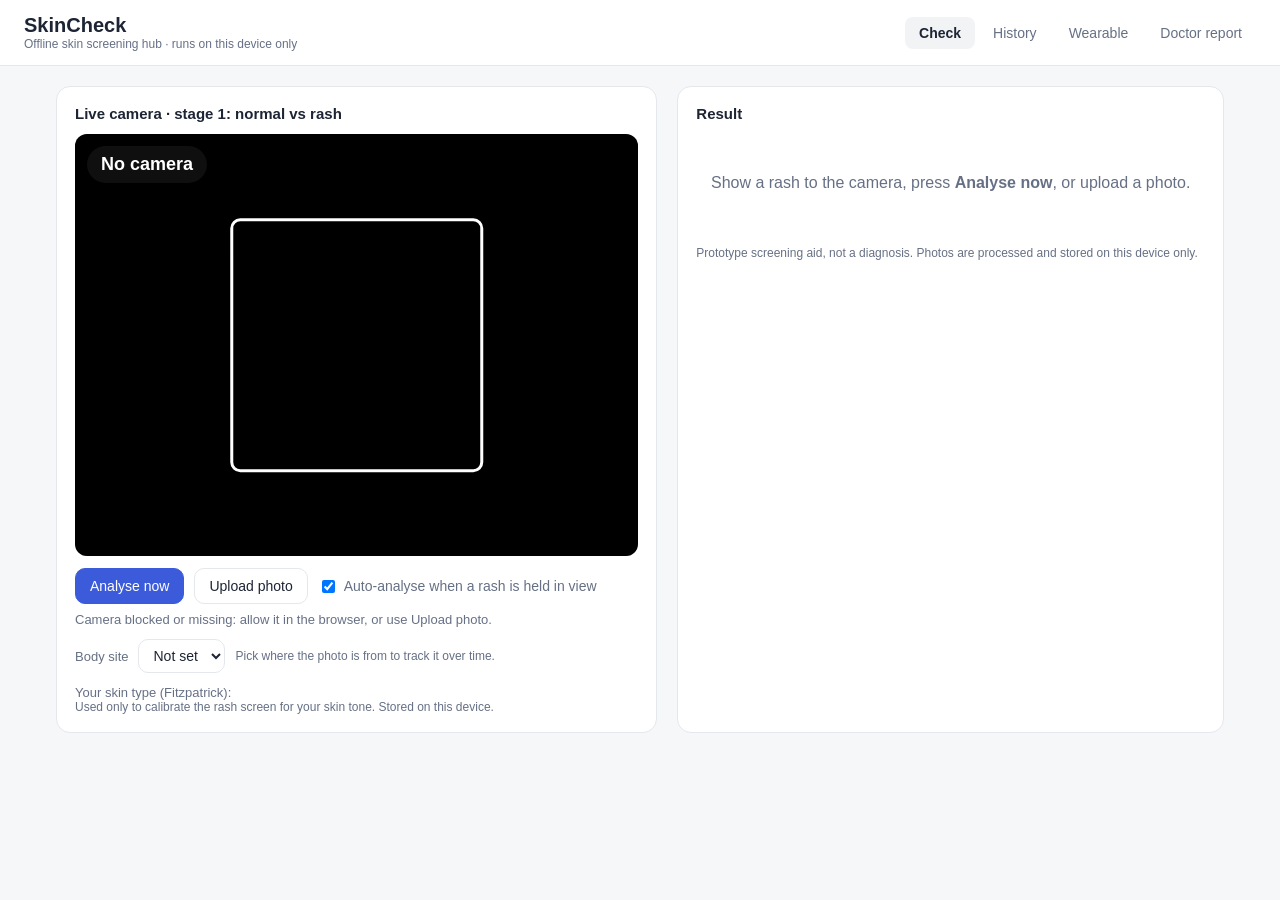
==== app/static/index.html @ 80d0d518 "Add dashboard: live check, history, wearable and report tabs" ====
<!doctype html>
<html lang="en">
<head>
<meta charset="utf-8">
<meta name="viewport" content="width=device-width, initial-scale=1">
<title>SkinCheck</title>
<script src="/static/chart.umd.min.js"></script>
<style>
  :root {
    --bg: #f6f7f9; --card: #ffffff; --text: #1d2433; --muted: #667085; --line: #e4e7ec;
    --accent: #3b5bdb; --ok: #2f9e44; --warn: #e8590c; --bad: #e03131; --neutral: #868e96;
    --ok-bg: #ebfbee; --warn-bg: #fff4e6; --bad-bg: #fff5f5; --neutral-bg: #f1f3f5;
  }
  @media (prefers-color-scheme: dark) {
    :root:not([data-theme="light"]) {
      --bg: #12151c; --card: #1b1f29; --text: #e6e8ee; --muted: #98a2b3; --line: #2a303d;
      --accent: #748ffc; --ok: #51cf66; --warn: #ff922b; --bad: #ff6b6b; --neutral: #adb5bd;
      --ok-bg: #16281c; --warn-bg: #2d1f12; --bad-bg: #2d1616; --neutral-bg: #232833;
    }
  }
  :root[data-theme="dark"] {
    --bg: #12151c; --card: #1b1f29; --text: #e6e8ee; --muted: #98a2b3; --line: #2a303d;
    --accent: #748ffc; --ok: #51cf66; --warn: #ff922b; --bad: #ff6b6b; --neutral: #adb5bd;
    --ok-bg: #16281c; --warn-bg: #2d1f12; --bad-bg: #2d1616; --neutral-bg: #232833;
  }
  * { box-sizing: border-box; }
  body { margin: 0; font-family: -apple-system, "Segoe UI", Roboto, sans-serif; background: var(--bg);
         color: var(--text); }
  header { display: flex; align-items: center; gap: 16px; padding: 14px 24px; background: var(--card);
           border-bottom: 1px solid var(--line); flex-wrap: wrap; }
  header h1 { font-size: 20px; margin: 0; }
  header .tag { font-size: 12px; color: var(--muted); }
  nav { display: flex; gap: 4px; margin-left: auto; flex-wrap: wrap; }
  nav button { border: 0; background: transparent; color: var(--muted); padding: 8px 14px;
               border-radius: 8px; font-size: 14px; cursor: pointer; }
  nav button.on { background: var(--neutral-bg); color: var(--text); font-weight: 600; }
  main { max-width: 1200px; margin: 0 auto; padding: 20px 16px 48px; }
  .tab { display: none; } .tab.on { display: block; }
  .grid { display: grid; grid-template-columns: minmax(0, 1.1fr) minmax(0, 1fr); gap: 20px; }
  @media (max-width: 860px) { .grid { grid-template-columns: 1fr; } }
  .card { background: var(--card); border: 1px solid var(--line); border-radius: 14px; padding: 18px; }
  .card h2 { font-size: 15px; margin: 0 0 12px; }
  .muted { color: var(--muted); font-size: 13px; }
  .cam { position: relative; border-radius: 12px; overflow: hidden; background: #000; aspect-ratio: 4/3; }
  .cam video { width: 100%; height: 100%; object-fit: cover; transform: scaleX(-1); }
  .cam .box { position: absolute; border: 3px solid #fff; border-radius: 10px; left: 50%; top: 50%;
              transform: translate(-50%, -50%); width: 45%; aspect-ratio: 1; box-shadow: 0 0 0 9999px rgba(0,0,0,.25); }
  .badge { position: absolute; top: 12px; left: 12px; padding: 8px 14px; border-radius: 999px;
           font-weight: 700; font-size: 18px; background: rgba(20,20,20,.75); color: #fff; }
  .badge.rash { background: var(--bad); } .badge.normal { background: var(--ok); }
  .controls { display: flex; gap: 10px; margin-top: 12px; flex-wrap: wrap; align-items: center; }
  .btn { border: 1px solid var(--line); background: var(--card); color: var(--text); padding: 9px 14px;
         border-radius: 10px; font-size: 14px; cursor: pointer; }
  .btn.primary { background: var(--accent); border-color: var(--accent); color: #fff; }
  label.toggle { display: flex; gap: 6px; align-items: center; font-size: 14px; color: var(--muted); }
  .chain { display: flex; flex-direction: column; gap: 8px; margin: 14px 0; }
  .step { display: flex; gap: 10px; align-items: center; padding: 10px 12px; border-radius: 10px;
          background: var(--neutral-bg); font-size: 14px; }
  .step .n { width: 24px; height: 24px; border-radius: 50%; display: grid; place-items: center;
             background: var(--card); font-size: 12px; font-weight: 700; flex: none; }
  .step .v { margin-left: auto; font-weight: 600; }
  .step.skip { opacity: .45; }
  .headline { font-size: 22px; font-weight: 700; margin: 4px 0; }
  .verdict { padding: 14px; border-radius: 12px; }
  .verdict.eczema { background: var(--warn-bg); } .verdict.other_rash { background: var(--bad-bg); }
  .verdict.normal { background: var(--ok-bg); } .verdict.no_skin { background: var(--neutral-bg); }
  .pics { display: grid; grid-template-columns: 1fr 1fr; gap: 10px; }
  .pics img { width: 100%; border-radius: 10px; aspect-ratio: 1; object-fit: cover; }
  .pics figure { margin: 0; } .pics figcaption { font-size: 12px; color: var(--muted); margin-top: 4px; }
  .meter { height: 10px; border-radius: 999px; background: var(--neutral-bg); overflow: hidden; }
  .meter > div { height: 100%; border-radius: 999px; }
  .row { display: flex; justify-content: space-between; font-size: 13px; margin: 10px 0 4px; }
  .chips { display: flex; gap: 6px; flex-wrap: wrap; margin-top: 8px; }
  .chip { font-size: 12px; padding: 4px 10px; border-radius: 999px; background: var(--neutral-bg); }
  .empty { text-align: center; color: var(--muted); padding: 40px 10px; }
  .hist { display: grid; grid-template-columns: repeat(auto-fill, minmax(220px, 1fr)); gap: 12px; margin-top: 16px; }
  .hist .card { padding: 10px; } .hist img { width: 100%; border-radius: 8px; aspect-ratio: 1; object-fit: cover; }
  .form { display: grid; gap: 12px; }
  .form label { font-size: 13px; color: var(--muted); display: grid; gap: 4px; }
  .form input[type=number], .form textarea { padding: 8px; border-radius: 8px; border: 1px solid var(--line);
       background: var(--bg); color: var(--text); font-size: 14px; }
  input[type=range] { width: 100%; }
  .disclaimer { font-size: 12px; color: var(--muted); margin-top: 14px; }
  .stat { font-size: 28px; font-weight: 700; }
  .tiles { display: grid; grid-template-columns: repeat(auto-fill, minmax(160px, 1fr)); gap: 10px; margin-top: 14px; }
  .tile { background: var(--neutral-bg); border-radius: 12px; padding: 12px; }
  .tile .k { font-size: 12px; color: var(--muted); } .tile .v { font-size: 22px; font-weight: 700; margin-top: 2px; }
  .tile .s { font-size: 11px; color: var(--muted); margin-top: 2px; }
  .fst { display: flex; gap: 10px; align-items: center; flex-wrap: wrap; margin-top: 12px; }
  .swatches { display: flex; gap: 6px; flex-wrap: wrap; }
  .sw { width: 34px; height: 34px; border-radius: 50%; border: 3px solid transparent; cursor: pointer;
        color: #fff; font-size: 11px; font-weight: 700; display: grid; place-items: center; text-shadow: 0 0 3px #000; }
  .sw.on { border-color: var(--accent); box-shadow: 0 0 0 2px var(--card) inset; }
  .sw.none { background: var(--neutral-bg); color: var(--muted); text-shadow: none; width: auto; padding: 0 10px; border-radius: 999px; }
  table.ft { border-collapse: collapse; width: 100%; font-size: 14px; }
  table.ft th, table.ft td { text-align: left; padding: 8px; border-bottom: 1px solid var(--line); }
  table.ft td.bad { color: var(--bad); font-weight: 700; } table.ft td.good { color: var(--ok); font-weight: 700; }
  .badge.warn { background: var(--warn); }
  .verdict.retake { background: var(--warn-bg); }
  .site-row { display: flex; gap: 10px; align-items: center; flex-wrap: wrap; margin-top: 12px; }
  .site-row select { padding: 7px 10px; border-radius: 10px; border: 1px solid var(--line); background: var(--card); color: var(--text); font-size: 14px; }
  .compare { display: grid; grid-template-columns: 80px 1fr; gap: 12px; align-items: center; margin-top: 14px;
             padding: 12px; border-radius: 12px; background: var(--neutral-bg); }
  .compare img { width: 80px; height: 80px; object-fit: cover; border-radius: 8px; }
  .trend-better { color: var(--ok); font-weight: 700; } .trend-worse { color: var(--bad); font-weight: 700; }
  .trend-same { color: var(--muted); font-weight: 700; }
  .alert { margin-top: 14px; padding: 12px 14px; border-radius: 12px; font-size: 14px; }
  .alert.high { background: var(--bad-bg); } .alert.moderate { background: var(--warn-bg); } .alert.low { background: var(--ok-bg); }
  .alert b { display: block; margin-bottom: 4px; } .alert ul { margin: 6px 0 0; padding-left: 18px; }
  .chip.sample { background: var(--warn-bg); color: var(--warn); font-weight: 600; }
  .sites { display: grid; grid-template-columns: repeat(auto-fill, minmax(220px, 1fr)); gap: 12px; margin-top: 12px; }
  .sitecard { display: grid; grid-template-columns: 64px 1fr; gap: 10px; align-items: center; padding: 10px;
              border-radius: 12px; background: var(--neutral-bg); }
  .sitecard img { width: 64px; height: 64px; object-fit: cover; border-radius: 8px; }
  .btn.sim.on { background: var(--accent); border-color: var(--accent); color: #fff; }
</style>
</head>
<body>
<header>
  <div><h1>SkinCheck</h1><div class="tag">Offline skin screening hub · runs on this device only</div></div>
  <nav>
    <button data-tab="check" class="on">Check</button>
    <button data-tab="history">History</button>
    <button data-tab="triggers">Wearable</button>
    <button data-tab="report">Doctor report</button>
  </nav>
</header>

<main>
  <!-- CHECK -->
  <section class="tab on" id="tab-check">
    <div class="grid">
      <div class="card">
        <h2>Live camera · stage 1: normal vs rash</h2>
        <div class="cam">
          <video id="video" autoplay playsinline muted></video>
          <div class="box"></div>
          <div class="badge" id="badge">Starting camera…</div>
        </div>
        <div class="controls">
          <button class="btn primary" id="analyzeBtn">Analyse now</button>
          <label class="btn" for="upload">Upload photo</label>
          <input type="file" id="upload" accept="image/*" hidden>
          <label class="toggle"><input type="checkbox" id="auto" checked> Auto-analyse when a rash is held in view</label>
        </div>
        <div class="muted" id="camNote" style="margin-top:8px">Hold the skin inside the white box, 10–15 cm away.</div>
        <div class="site-row">
          <label class="muted" for="site">Body site</label>
          <select id="site"><option value="">Not set</option></select>
          <span class="muted" style="font-size:12px">Pick where the photo is from to track it over time.</span>
        </div>
        <div class="fst">
          <span class="muted">Your skin type (Fitzpatrick):</span>
          <div class="swatches" id="swatches"></div>
        </div>
        <div class="muted" style="font-size:12px">Used only to calibrate the rash screen for your skin tone. Stored on this device.</div>
      </div>

      <div class="card" id="resultCard">
        <h2>Result</h2>
        <div class="empty" id="resultEmpty">Show a rash to the camera, press <b>Analyse now</b>, or upload a photo.</div>
        <div id="result" hidden>
          <div class="verdict" id="verdict">
            <div class="headline" id="headline"></div>
            <div id="advice" style="font-size:14px"></div>
          </div>
          <div class="chain">
            <div class="step" id="s1"><span class="n">1</span>Normal vs rash<span class="v"></span></div>
            <div class="step" id="s2"><span class="n">2</span>Eczema vs 7 look-alikes<span class="v"></span></div>
            <div class="step" id="s3"><span class="n">3</span>Severity (EASI-signs 0–12)<span class="v"></span></div>
          </div>
          <div class="pics" id="pics"></div>
          <div id="flareBox"></div>
          <div id="compareBox"></div>
          <div id="alertBox"></div>
        </div>
        <div class="disclaimer">Prototype screening aid, not a diagnosis. Photos are processed and stored on this device only.</div>
      </div>
    </div>
  </section>

  <!-- HISTORY -->
  <section class="tab" id="tab-history">
    <div class="card" style="margin-bottom:20px">
      <div style="display:flex;justify-content:space-between;gap:12px;flex-wrap:wrap;align-items:center">
        <h2 style="margin:0">Progress by body site</h2>
        <div class="controls" style="margin:0">
          <button class="btn" id="seedBtn">Load sample history</button>
          <button class="btn" id="clearBtn">Clear sample history</button>
        </div>
      </div>
      <div class="sites" id="sites"></div>
      <div class="muted" id="seedNote" style="margin-top:8px">Sample history is four weeks of example check-ins (real eczema photos run through the real models, with made-up dates, sites and triggers). It is labelled "sample" everywhere.</div>
    </div>
    <div class="card">
      <h2>Severity and flare risk over time</h2>
      <div style="position:relative;height:280px"><canvas id="chart"></canvas></div>
    </div>
    <div class="hist" id="hist"></div>
  </section>

  <!-- WEARABLE -->
  <section class="tab" id="tab-triggers">
    <div class="card">
      <div style="display:flex;justify-content:space-between;gap:12px;flex-wrap:wrap;align-items:baseline">
        <h2 style="margin:0">GSR wristband + skin moisture patch</h2>
        <span class="muted" id="simSource">Hardware not connected. Pick a simulated day to replay recorded data.</span>
      </div>
      <div class="controls">
        <button class="btn sim" data-s="calm">Calm day</button>
        <button class="btn sim" data-s="stress">Stressful day</button>
        <button class="btn sim" data-s="itchy_night">Itchy night</button>
        <button class="btn sim" data-s="flare">Flare conditions</button>
        <button class="btn sim" data-s="off">Stop</button>
      </div>
      <div class="muted" id="simLabel" style="margin-top:8px"></div>
      <div class="tiles" id="tiles"></div>
      <div style="position:relative;height:200px;margin-top:12px"><canvas id="stressChart"></canvas></div>
    </div>
    <div class="grid" style="margin-top:20px">
      <div class="card">
        <h2>Current triggers</h2>
        <div class="row"><span>Trigger index (noisy-OR of all triggers)</span><b id="tIndex">0.00</b></div>
        <div class="meter"><div id="tIndexBar" style="width:0;background:var(--warn)"></div></div>
        <div id="alertBox2"></div>
        <div id="tList"></div>
        <div class="disclaimer">Flare risk = image score × trigger index, so it stays near zero without active eczema.
          Trigger thresholds are demo defaults, not fitted to flare data.</div>
      </div>
      <div class="card">
        <h2>Today's journal</h2>
        <div class="form">
          <label>Stress (0–10) <input type="range" id="stress" min="0" max="10" value="3"></label>
          <label>Hours of sleep <input type="number" id="sleep" min="0" max="14" step="0.5" value="7"></label>
          <label style="display:flex;gap:8px;align-items:center"><input type="checkbox" id="newprod"> Used a new soap, detergent or cream</label>
          <label>Notes <textarea id="notes" rows="2" placeholder="e.g. ate peanuts, wore wool"></textarea></label>
          <button class="btn primary" id="journalBtn">Save journal</button>
        </div>
      </div>
    </div>
  </section>

  <!-- REPORT -->
  <section class="tab" id="tab-report">
    <div class="card">
      <h2>Doctor report</h2>
      <p class="muted">A printable summary of every check: photos, heatmaps, severity and flare risk. Use your browser's
        <b>Print → Save as PDF</b>.</p>
      <div style="display:flex;gap:24px;margin:16px 0;flex-wrap:wrap">
        <div><div class="stat" id="nChecks">0</div><div class="muted">checks</div></div>
        <div><div class="stat" id="nEczema">0</div><div class="muted">eczema results</div></div>
        <div><div class="stat" id="lastSev">–</div><div class="muted">latest severity</div></div>
      </div>
      <a class="btn primary" href="/report" target="_blank" style="text-decoration:none;display:inline-block">Open report</a>
    </div>
    <div class="card" style="margin-top:20px">
      <h2>Does it work across skin tones?</h2>
      <p class="muted">Stage 1 (normal vs rash) on held-out real smartphone photos, by Fitzpatrick skin type.
        At one shared threshold the model missed more rashes on darker skin, even though it ranked them
        almost as well (similar AUC). Choosing your skin type applies a calibrated threshold.</p>
      <div style="overflow-x:auto"><table class="ft" id="fairTable"></table></div>
      <p class="disclaimer">Skin type V–VI has only 16 healthy and 114 rash photos, and its threshold was tuned on them,
        so its calibrated numbers are a demonstrated fix, not a validated one.</p>
    </div>
  </section>
</main>

<script>
const $ = id => document.getElementById(id);
const css = n => getComputedStyle(document.documentElement).getPropertyValue(n).trim();
let rashStreak = 0, lastAnalyse = 0, busy = false, chart;

// tabs
document.querySelectorAll("nav button").forEach(b => b.onclick = () => {
  document.querySelectorAll("nav button").forEach(x => x.classList.toggle("on", x === b));
  document.querySelectorAll(".tab").forEach(t => t.classList.toggle("on", t.id === "tab-" + b.dataset.tab));
  if (b.dataset.tab === "history" || b.dataset.tab === "report") loadHistory();
  if (b.dataset.tab === "report") loadFairness();
  if (b.dataset.tab === "triggers") loadState();
});

// camera
const video = $("video");
async function startCamera() {
  try {
    video.srcObject = await navigator.mediaDevices.getUserMedia({ video: { width: 1280, height: 720 } });
    $("badge").textContent = "Looking…";
    loop();
  } catch (e) {
    $("badge").textContent = "No camera";
    $("camNote").textContent = "Camera blocked or missing: allow it in the browser, or use Upload photo.";
  }
}

function crop(size) {
  // the square under the on-screen box, un-mirrored. The box is 45% of the 4:3 frame's width,
  // and object-fit: cover crops a wide webcam image to that 4:3 frame first.
  const w = video.videoWidth, h = video.videoHeight;
  const side = Math.min(Math.min(w, h * 4 / 3) * 0.45, h);
  const c = document.createElement("canvas"); c.width = c.height = size;
  c.getContext("2d").drawImage(video, (w - side) / 2, (h - side) / 2, side, side, 0, 0, size, size);
  return new Promise(r => c.toBlob(r, "image/jpeg", 0.9));
}

async function post(url, blob) {
  const fd = new FormData(); fd.append("image", blob, "frame.jpg");
  const r = await fetch(url, { method: "POST", body: fd });
  return r.json();
}

async function loop() {
  while (true) {
    if (video.videoWidth && !busy) {
      try {
        const s = await post("/api/screen", await crop(320));
        const b = $("badge");
        const q = s.quality || { ok: true, issues: [] };
        if (!q.ok) { b.className = "badge warn"; b.textContent = q.issues.includes("blurry") ? "Hold still" : q.issues.includes("too_dark") ? "More light" : "Too bright"; rashStreak = 0; }
        else if (!s.skin) { b.className = "badge"; b.textContent = "Point at skin"; rashStreak = 0; }
        else if (s.p_rash >= 0.5) { b.className = "badge rash"; b.textContent = `RASH ${Math.round(s.p_rash * 100)}%`; rashStreak++; }
        else { b.className = "badge normal"; b.textContent = `NORMAL ${Math.round((1 - s.p_rash) * 100)}%`; rashStreak = 0; }
        if ($("auto").checked && rashStreak >= 4 && Date.now() - lastAnalyse > 8000) analyseCamera();
      } catch (e) { /* server restarting; try again */ }
    }
    await new Promise(r => setTimeout(r, 250));
  }
}

async function analyseCamera() {
  if (!video.videoWidth) return;
  analyse(await crop(448), "webcam");
}

async function analyse(blob, source) {
  busy = true; lastAnalyse = Date.now(); rashStreak = 0;
  const site = $("site").value;
  try { show(await post("/api/analyze?source=" + source + (site ? "&site=" + site : ""), blob)); } finally { busy = false; }
}

$("analyzeBtn").onclick = analyseCamera;
$("upload").onchange = e => { if (e.target.files[0]) analyse(e.target.files[0], "upload"); e.target.value = ""; };

function pct(x) { return Math.round(x * 100) + "%"; }

function show(r) {
  $("resultEmpty").hidden = true; $("result").hidden = false;
  $("verdict").className = "verdict " + r.verdict;
  $("headline").textContent = r.headline;
  $("advice").textContent = r.advice;
  const retake = r.verdict === "retake";
  document.querySelector("#result .chain").hidden = retake;
  if (retake) { ["pics", "flareBox", "compareBox", "alertBox"].forEach(id => $(id).innerHTML = ""); return; }
  const step = (id, text, skip) => { $(id).classList.toggle("skip", !!skip); $(id).querySelector(".v").textContent = text; };
  step("s1", r.skin ? (r.p_rash >= 0.5 ? `Rash · ${pct(r.p_rash)}` : `Normal · ${pct(1 - r.p_rash)}`) : "No skin");
  step("s2", r.p_eczema == null ? "skipped" : (r.p_eczema >= 0.5 ? `Eczema · ${pct(r.p_eczema)}` : `Look-alike · ${pct(1 - r.p_eczema)}`), r.p_eczema == null);
  step("s3", r.severity ? `${r.severity.band} · ${r.severity.score}/12` : "skipped", !r.severity);
  $("s1").querySelector(".v").textContent += r.calibrated_for ? ` (calibrated for ${r.calibrated_for})` : "";
  $("pics").innerHTML = `<figure><img src="${r.image}"><figcaption>Captured photo</figcaption></figure>` +
    (r.heatmap ? `<figure><img src="${r.heatmap}"><figcaption>Where stage 2 looked (Grad-CAM)</figcaption></figure>` : "");
  if (r.flare) {
    const risk = r.flare.risk, col = risk > 0.5 ? css("--bad") : risk > 0.2 ? css("--warn") : css("--ok");
    $("flareBox").innerHTML = `<div class="row"><span>Flare risk (image × triggers)</span><b>${risk.toFixed(2)}</b></div>
      <div class="meter"><div style="width:${Math.min(100, risk * 100)}%;background:${col}"></div></div>
      <div class="chips">${Object.entries(r.triggers || {}).map(([k, v]) => `<span class="chip">${k} ${v.toFixed(2)}</span>`).join("") ||
        '<span class="chip">no triggers logged</span>'}</div>`;
  } else $("flareBox").innerHTML = "";
  const c = r.compare;
  $("compareBox").innerHTML = c ? `<div class="compare"><img src="${c.prev_image}" alt="Previous photo">
    <div><div class="muted">${siteName(r.site)} · last check ${new Date(c.prev_ts * 1000).toLocaleDateString()}</div>
    <div style="font-size:18px;margin-top:2px">${c.prev_score} → ${r.severity.score} <span class="trend-${c.trend}">${c.trend === "better" ? "▼ better" : c.trend === "worse" ? "▲ worse" : "no change"}</span></div></div></div>` :
    (r.site && r.severity ? `<div class="muted" style="margin-top:10px">First check at ${siteName(r.site)}. The next one will be compared with this.</div>` : "");
  $("alertBox").innerHTML = alertHtml(r.alerts);
}

const SITE_NAMES = {};
function siteName(s) { return SITE_NAMES[s] || (s || "").replace(/_/g, " "); }
function alertHtml(a) {
  if (!a || (a.level === "low" && !a.tips.length)) return "";
  const title = a.level === "high" ? "High flare risk today" : a.level === "moderate" ? "Moderate flare risk today" : "Low flare risk";
  return `<div class="alert ${a.level}"><b>${title}${a.triggers.length ? ": " + a.triggers.join(", ") : ""}</b>
    ${a.tips.length ? "<ul>" + a.tips.map(t => `<li>${t}</li>`).join("") + "</ul>" : ""}</div>`;
}
async function loadSites() {
  const s = await (await fetch("/api/sites")).json();
  const sel = $("site"), cur = sel.value;
  if (sel.options.length <= 1) s.all_sites.forEach(k => {
    SITE_NAMES[k] = k.replace(/_/g, " ").replace(/^./, m => m.toUpperCase());
    const o = document.createElement("option"); o.value = k; o.textContent = SITE_NAMES[k]; sel.appendChild(o);
  });
  sel.value = cur;
  $("sites").innerHTML = s.sites.length ? s.sites.map(x => {
    const d = Math.round((x.latest - x.first) * 10) / 10, trend = d <= -0.5 ? "better" : d >= 0.5 ? "worse" : "same";
    return `<div class="sitecard"><img src="${x.latest_image}" alt="">
      <div><b>${siteName(x.site)}</b><div class="muted">${x.checks} check${x.checks > 1 ? "s" : ""} since ${new Date(x.first_ts * 1000).toLocaleDateString()}</div>
      <div>${x.first} → ${x.latest} <span class="trend-${trend}">${trend === "better" ? "▼ better" : trend === "worse" ? "▲ worse" : "no change"}</span></div></div></div>`;
  }).join("") : '<div class="muted">No eczema checks with a body site yet. Pick a body site before analysing, or load the sample history.</div>';
}
$("seedBtn").onclick = async () => {
  $("seedBtn").disabled = true; $("seedBtn").textContent = "Loading…";
  try {
    const r = await (await fetch("/api/demo/seed", { method: "POST" })).json();
    if (r.error) $("seedNote").textContent = r.error;
    await loadHistory();
  }
  finally { $("seedBtn").disabled = false; $("seedBtn").textContent = "Load sample history"; }
};
$("clearBtn").onclick = async () => { await fetch("/api/demo/clear", { method: "POST" }); loadHistory(); };

// history
async function loadHistory() {
  const h = (await (await fetch("/api/history")).json()).filter(x => x.verdict !== "no_skin");
  loadSites();
  $("nChecks").textContent = h.length;
  $("nEczema").textContent = h.filter(x => x.verdict === "eczema").length;
  const lastE = [...h].reverse().find(x => x.severity);
  $("lastSev").textContent = lastE ? `${lastE.severity.band} ${lastE.severity.score}` : "–";
  $("hist").innerHTML = h.length ? [...h].reverse().map(x => `<div class="card">
      <img src="${x.heatmap || x.image}"><div style="font-weight:600;margin-top:6px;font-size:14px">${x.headline}</div>
      <div class="muted">${new Date(x.ts * 1000).toLocaleString()}${x.severity ? " · " + x.severity.score + "/12" : ""}${x.site ? " · " + siteName(x.site) : ""}</div>
      ${x.sample ? '<span class="chip sample">sample</span>' : ""}</div>`).join("")
    : '<div class="empty card">No checks yet.</div>';
  const pts = h.filter(x => x.verdict === "eczema" || x.verdict === "normal");
  const labels = pts.map(x => new Date(x.ts * 1000).toLocaleString([], { month: "short", day: "numeric", hour: "2-digit", minute: "2-digit" }));
  const data = {
    labels,
    datasets: [
      { label: "Severity (0–12)", data: pts.map(x => x.severity ? x.severity.score : 0), borderColor: css("--warn"),
        backgroundColor: css("--warn"), yAxisID: "y", tension: .3 },
      { label: "Flare risk (0–1)", data: pts.map(x => x.flare ? x.flare.risk : 0), borderColor: css("--accent"),
        backgroundColor: css("--accent"), yAxisID: "y1", tension: .3 },
    ],
  };
  const grid = { color: css("--line") }, ticks = { color: css("--muted") };
  if (chart) chart.destroy();
  chart = new Chart($("chart"), { type: "line", data, options: { maintainAspectRatio: false,
    plugins: { legend: { labels: { color: css("--text") } } },
    scales: { x: { grid, ticks }, y: { min: 0, max: 12, grid, ticks, title: { display: true, text: "severity", color: css("--muted") } },
              y1: { min: 0, max: 1, position: "right", grid: { drawOnChartArea: false }, ticks } } } });
}

// skin type
const FST = [["I", "#f3d9c4"], ["II", "#e8c09b"], ["III", "#cf9e72"], ["IV", "#a8744a"], ["V", "#7a4b2c"], ["VI", "#4a2e1d"]];
let fitz = null;
function renderSwatches() {
  $("swatches").innerHTML = FST.map(([n, c], i) => `<div class="sw ${fitz === i + 1 ? "on" : ""}" style="background:${c}" data-f="${i + 1}" title="Type ${n}">${n}</div>`).join("") +
    `<div class="sw none ${fitz ? "" : "on"}" data-f="">Not set</div>`;
  document.querySelectorAll(".sw").forEach(el => el.onclick = async () => {
    fitz = (await json("/api/settings", { fitzpatrick: el.dataset.f ? +el.dataset.f : null })).fitzpatrick;
    renderSwatches();
  });
}
async function loadFairness() {
  const f = await (await fetch("/api/fairness")).json();
  const pct = x => Math.round(x * 100) + "%";
  $("fairTable").innerHTML = `<tr><th>Skin type</th><th>AUC</th><th>Rashes caught (shared threshold)</th><th>Rashes caught (calibrated)</th><th>Healthy skin cleared (calibrated)</th></tr>` +
    Object.keys(f.before).map(g => {
      const b = f.before[g], a = f.after[g], gap = b.positive_caught < 0.75;
      return `<tr><td>${g}</td><td>${b.auc.toFixed(2)}</td><td class="${gap ? "bad" : ""}">${pct(b.positive_caught)}</td>
        <td class="${gap ? "good" : ""}">${pct(a.positive_caught)}</td><td>${pct(a.normal_cleared)}</td></tr>`;
    }).join("");
}

// wearable + triggers
let stressChart;
function level(p) { return p == null ? "–" : p < 0.3 ? "Low" : p < 0.38 ? "Moderate" : "High"; }
function tile(k, v, sub) { return `<div class="tile"><div class="k">${k}</div><div class="v">${v}</div><div class="s">${sub}</div></div>`; }
function renderState(s) {
  const m = s.wearable.markers, sim = s.sim;
  document.querySelectorAll(".btn.sim").forEach(b => b.classList.toggle("on", b.dataset.s === (sim.scenario || "")));
  $("simSource").textContent = sim.source || (s.wearable.updated ? "Live hardware" : sim.available === false ? sim.missing : "Hardware not connected. Pick a simulated day to replay recorded data.");
  document.querySelectorAll(".btn.sim").forEach(b => b.disabled = sim.available === false);
  $("simLabel").textContent = sim.label || "";
  const calib = m.calibration && m.calibration !== "done";
  $("tiles").innerHTML = s.wearable.updated ? [
    tile("Stress (GSR model)", calib ? "Calibrating" : level(m.stress_p), calib ? m.calibration : `model output ${m.stress_p ?? "–"}`),
    tile("Heart rate", m.heart_rate ? m.heart_rate + " bpm" : "–", "from PPG"),
    tile("Skin conductance", m.skin_conductance != null ? m.skin_conductance + " µS" : "–", "GSR / EDA"),
    tile("Skin temperature", m.skin_temp != null ? m.skin_temp + " °C" : "–", "wrist"),
    tile("Hydration deficit", m.hydration_deficit != null ? m.hydration_deficit + "%" : "–", "eczema patch vs healthy skin"),
    tile("Night scratches", m.night_scratches ?? 0, "IMU bursts (simulated)"),
  ].join("") : "";
  const pts = s.wearable.series;
  const data = { labels: pts.map(p => new Date(p.t * 1000).toLocaleTimeString()),
    datasets: [{ label: "Stress model output", data: pts.map(p => p.stress), borderColor: css("--warn"), backgroundColor: css("--warn"), tension: .3, pointRadius: 0 }] };
  if (!stressChart) {
    stressChart = new Chart($("stressChart"), { type: "line", data, options: { animation: false, maintainAspectRatio: false,
      plugins: { legend: { labels: { color: css("--text") } } },
      scales: { x: { ticks: { color: css("--muted"), maxTicksLimit: 6 }, grid: { color: css("--line") } },
                y: { min: 0.1, max: 0.6, ticks: { color: css("--muted") }, grid: { color: css("--line") } } } } });
  } else { stressChart.data = data; stressChart.update(); }
  $("alertBox2").innerHTML = alertHtml(s.alerts);
  $("tIndex").textContent = s.trigger_index.toFixed(2);
  $("tIndexBar").style.width = (s.trigger_index * 100) + "%";
  $("tList").innerHTML = Object.entries(s.triggers).map(([k, v]) => `<div class="row"><span>${k}</span><b>${v.toFixed(2)}</b></div>
    <div class="meter"><div style="width:${v * 100}%;background:var(--warn)"></div></div>`).join("") ||
    '<div class="muted" style="margin-top:10px">No triggers yet.</div>';
}
async function loadState() { renderState(await (await fetch("/api/state")).json()); }
const json = (url, body) => fetch(url, { method: "POST", headers: { "Content-Type": "application/json" }, body: JSON.stringify(body) }).then(r => r.json());
document.querySelectorAll(".btn.sim").forEach(b => b.onclick = async () => renderState(await json("/api/sim", { scenario: b.dataset.s })));
$("journalBtn").onclick = async () => renderState(await json("/api/journal", {
  stress: +$("stress").value, sleep_hours: +$("sleep").value, new_product: $("newprod").checked, notes: $("notes").value }));
setInterval(() => { if ($("tab-triggers").classList.contains("on")) loadState(); }, 2000);

fetch("/api/settings").then(r => r.json()).then(s => { fitz = s.fitzpatrick; renderSwatches(); });
loadSites();
startCamera();
</script>
</body>
</html>
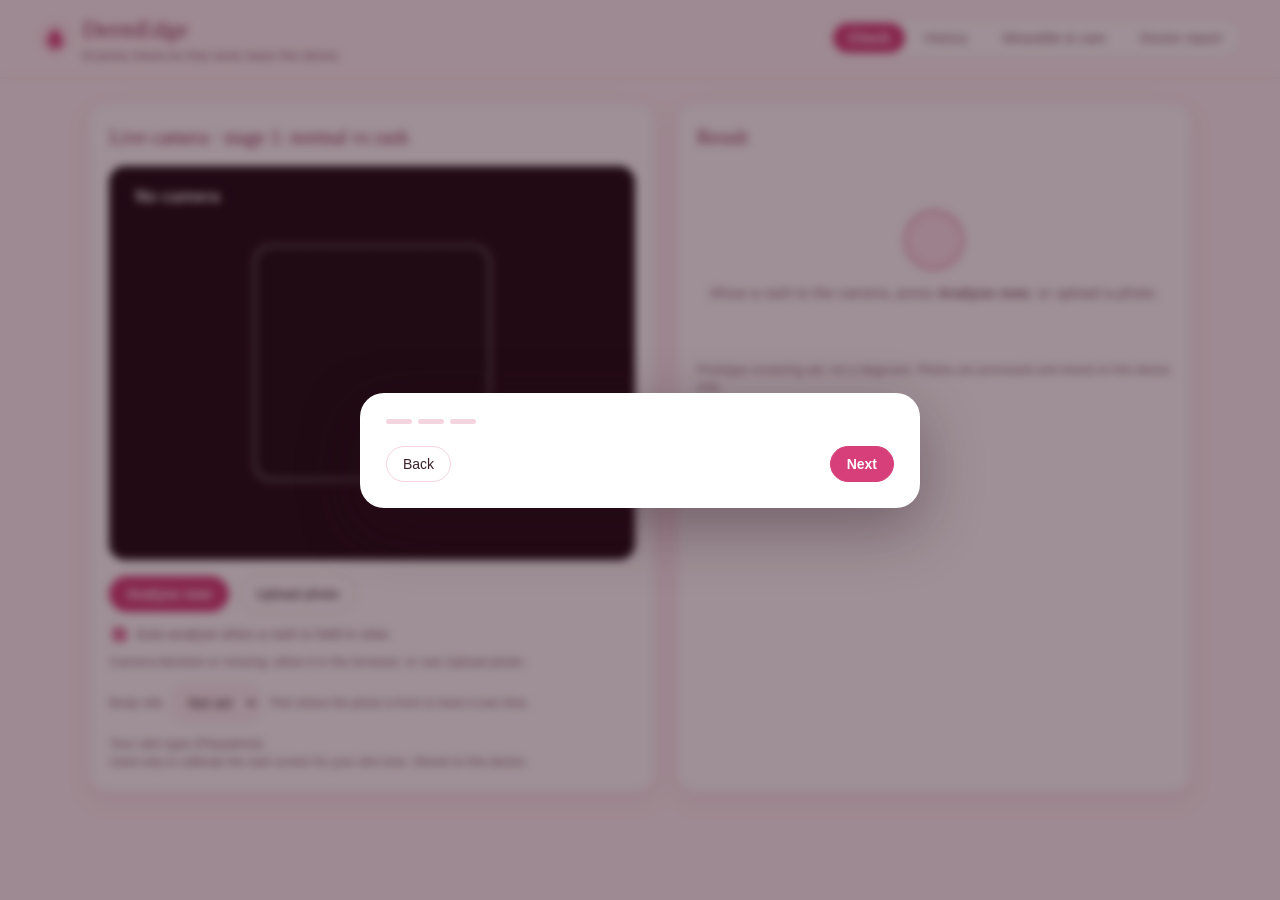
==== commit 08bad3fb: "Redesign dashboard in pink with motion; add treatments, insights and first-run setup" ====
--- a/app/static/index.html
+++ b/app/static/index.html
@@ -3,125 +3,224 @@
 <head>
 <meta charset="utf-8">
 <meta name="viewport" content="width=device-width, initial-scale=1">
-<title>SkinCheck</title>
+<title>DermEdge</title>
+<link rel="stylesheet" href="/static/fonts/fonts.css">
 <script src="/static/chart.umd.min.js"></script>
 <style>
+  /* Layout: a blush page, white cards with a rose border, plum ink. Serif for names and numbers,
+     a rounded sans for everything else. Colours are tokens; dark mode swaps the tokens only. */
   :root {
-    --bg: #f6f7f9; --card: #ffffff; --text: #1d2433; --muted: #667085; --line: #e4e7ec;
-    --accent: #3b5bdb; --ok: #2f9e44; --warn: #e8590c; --bad: #e03131; --neutral: #868e96;
-    --ok-bg: #ebfbee; --warn-bg: #fff4e6; --bad-bg: #fff5f5; --neutral-bg: #f1f3f5;
+    --bg: #fff4f7; --card: #ffffff; --text: #3a1f2b; --muted: #8b6474; --line: #f4d4df;
+    --accent: #d63f7a; --accent-ink: #ffffff; --accent-soft: #fde3ed; --berry: #8e2a57;
+    --ok: #23885a; --warn: #c56a1a; --bad: #c92f4c; --neutral: #9a7a88;
+    --ok-bg: #e6f6ed; --warn-bg: #fff0e1; --bad-bg: #ffe6eb; --neutral-bg: #fcedf2;
+    --shadow: 0 1px 2px rgba(142, 42, 87, .06), 0 8px 24px rgba(214, 63, 122, .08);
+    --serif: "Young Serif", Georgia, "Times New Roman", serif;
+    --sans: "Figtree", -apple-system, "Segoe UI", Roboto, sans-serif;
+    color-scheme: light;
   }
   @media (prefers-color-scheme: dark) {
     :root:not([data-theme="light"]) {
-      --bg: #12151c; --card: #1b1f29; --text: #e6e8ee; --muted: #98a2b3; --line: #2a303d;
-      --accent: #748ffc; --ok: #51cf66; --warn: #ff922b; --bad: #ff6b6b; --neutral: #adb5bd;
-      --ok-bg: #16281c; --warn-bg: #2d1f12; --bad-bg: #2d1616; --neutral-bg: #232833;
+      --bg: #1c0f15; --card: #29161f; --text: #f9e8ef; --muted: #c9a1b2; --line: #432532;
+      --accent: #ff78a9; --accent-ink: #2a0f1b; --accent-soft: #3d1a2a; --berry: #ffb3cd;
+      --ok: #62d29c; --warn: #ffaf63; --bad: #ff7790; --neutral: #b892a2;
+      --ok-bg: #16301f; --warn-bg: #36240f; --bad-bg: #3d1520; --neutral-bg: #331c27;
+      --shadow: 0 1px 2px rgba(0, 0, 0, .3), 0 8px 24px rgba(0, 0, 0, .25);
+      color-scheme: dark;
     }
   }
   :root[data-theme="dark"] {
-    --bg: #12151c; --card: #1b1f29; --text: #e6e8ee; --muted: #98a2b3; --line: #2a303d;
-    --accent: #748ffc; --ok: #51cf66; --warn: #ff922b; --bad: #ff6b6b; --neutral: #adb5bd;
-    --ok-bg: #16281c; --warn-bg: #2d1f12; --bad-bg: #2d1616; --neutral-bg: #232833;
+    --bg: #1c0f15; --card: #29161f; --text: #f9e8ef; --muted: #c9a1b2; --line: #432532;
+    --accent: #ff78a9; --accent-ink: #2a0f1b; --accent-soft: #3d1a2a; --berry: #ffb3cd;
+    --ok: #62d29c; --warn: #ffaf63; --bad: #ff7790; --neutral: #b892a2;
+    --ok-bg: #16301f; --warn-bg: #36240f; --bad-bg: #3d1520; --neutral-bg: #331c27;
+    --shadow: 0 1px 2px rgba(0, 0, 0, .3), 0 8px 24px rgba(0, 0, 0, .25);
+    color-scheme: dark;
   }
   * { box-sizing: border-box; }
-  body { margin: 0; font-family: -apple-system, "Segoe UI", Roboto, sans-serif; background: var(--bg);
-         color: var(--text); }
-  header { display: flex; align-items: center; gap: 16px; padding: 14px 24px; background: var(--card);
-           border-bottom: 1px solid var(--line); flex-wrap: wrap; }
-  header h1 { font-size: 20px; margin: 0; }
-  header .tag { font-size: 12px; color: var(--muted); }
-  nav { display: flex; gap: 4px; margin-left: auto; flex-wrap: wrap; }
-  nav button { border: 0; background: transparent; color: var(--muted); padding: 8px 14px;
-               border-radius: 8px; font-size: 14px; cursor: pointer; }
-  nav button.on { background: var(--neutral-bg); color: var(--text); font-weight: 600; }
-  main { max-width: 1200px; margin: 0 auto; padding: 20px 16px 48px; }
+  body { margin: 0; font-family: var(--sans); font-size: 15px; line-height: 1.45; background: var(--bg); color: var(--text); }
+  h1, h2, h3, .headline, .stat, .tile .v { font-family: var(--serif); font-weight: 400; text-wrap: balance; }
+  button, input, select, textarea { font-family: inherit; }
+  :focus-visible { outline: 2px solid var(--accent); outline-offset: 2px; }
+
+  header { position: sticky; top: 0; z-index: 5; display: flex; align-items: center; gap: 16px; flex-wrap: wrap;
+           padding: 12px max(16px, 3vw); background: color-mix(in srgb, var(--bg) 88%, transparent);
+           backdrop-filter: blur(10px); border-bottom: 1px solid var(--line); }
+  .brand { display: flex; align-items: center; gap: 10px; }
+  .brand svg { width: 34px; height: 34px; flex: none; }
+  header h1 { font-size: 24px; margin: 0; color: var(--berry); letter-spacing: .01em; }
+  header .tag { font-size: 12.5px; color: var(--muted); }
+  nav { display: flex; gap: 4px; margin-left: auto; flex-wrap: wrap; background: var(--card); padding: 4px;
+        border-radius: 999px; border: 1px solid var(--line); }
+  nav button { border: 0; background: transparent; color: var(--muted); padding: 7px 15px; border-radius: 999px;
+               font-size: 14px; font-weight: 500; cursor: pointer; }
+  nav button:hover { color: var(--text); }
+  nav button.on { background: var(--accent); color: var(--accent-ink); font-weight: 600; }
+
+  main { max-width: 1180px; margin: 0 auto; padding: 24px max(16px, 3vw) 56px; }
   .tab { display: none; } .tab.on { display: block; }
   .grid { display: grid; grid-template-columns: minmax(0, 1.1fr) minmax(0, 1fr); gap: 20px; }
   @media (max-width: 860px) { .grid { grid-template-columns: 1fr; } }
-  .card { background: var(--card); border: 1px solid var(--line); border-radius: 14px; padding: 18px; }
-  .card h2 { font-size: 15px; margin: 0 0 12px; }
+  .card { background: var(--card); border: 1px solid var(--line); border-radius: 20px; padding: 20px; box-shadow: var(--shadow); min-width: 0; }
+  .card h2 { font-size: 20px; margin: 0 0 14px; color: var(--berry); }
   .muted { color: var(--muted); font-size: 13px; }
-  .cam { position: relative; border-radius: 12px; overflow: hidden; background: #000; aspect-ratio: 4/3; }
+
+  .cam { position: relative; border-radius: 16px; overflow: hidden; background: #1a0d13; aspect-ratio: 4/3; }
   .cam video { width: 100%; height: 100%; object-fit: cover; transform: scaleX(-1); }
-  .cam .box { position: absolute; border: 3px solid #fff; border-radius: 10px; left: 50%; top: 50%;
-              transform: translate(-50%, -50%); width: 45%; aspect-ratio: 1; box-shadow: 0 0 0 9999px rgba(0,0,0,.25); }
-  .badge { position: absolute; top: 12px; left: 12px; padding: 8px 14px; border-radius: 999px;
-           font-weight: 700; font-size: 18px; background: rgba(20,20,20,.75); color: #fff; }
-  .badge.rash { background: var(--bad); } .badge.normal { background: var(--ok); }
-  .controls { display: flex; gap: 10px; margin-top: 12px; flex-wrap: wrap; align-items: center; }
-  .btn { border: 1px solid var(--line); background: var(--card); color: var(--text); padding: 9px 14px;
-         border-radius: 10px; font-size: 14px; cursor: pointer; }
-  .btn.primary { background: var(--accent); border-color: var(--accent); color: #fff; }
+  .cam .box { position: absolute; left: 50%; top: 50%; transform: translate(-50%, -50%); width: 45%; aspect-ratio: 1;
+              border-radius: 18px; border: 2px dashed rgba(255, 255, 255, .85); box-shadow: 0 0 0 9999px rgba(40, 10, 24, .32); }
+  .badge { position: absolute; top: 12px; left: 12px; padding: 7px 14px; border-radius: 999px; font-weight: 700;
+           font-size: 16px; letter-spacing: .02em; background: rgba(30, 12, 20, .72); color: #fff; }
+  .badge.rash { background: var(--bad); } .badge.normal { background: var(--ok); } .badge.warn { background: var(--warn); }
+
+  .controls { display: flex; gap: 10px; margin-top: 14px; flex-wrap: wrap; align-items: center; }
+  .btn { border: 1px solid var(--line); background: var(--card); color: var(--text); padding: 9px 16px;
+         border-radius: 999px; font-size: 14px; font-weight: 500; cursor: pointer; transition: background .15s, border-color .15s; }
+  .btn:hover { border-color: var(--accent); background: var(--accent-soft); }
+  .btn:disabled { opacity: .5; cursor: not-allowed; }
+  .btn.primary { background: var(--accent); border-color: var(--accent); color: var(--accent-ink); font-weight: 600; }
+  .btn.primary:hover { filter: brightness(1.05); }
   label.toggle { display: flex; gap: 6px; align-items: center; font-size: 14px; color: var(--muted); }
+  input[type=checkbox], input[type=range] { accent-color: var(--accent); }
+
   .chain { display: flex; flex-direction: column; gap: 8px; margin: 14px 0; }
-  .step { display: flex; gap: 10px; align-items: center; padding: 10px 12px; border-radius: 10px;
-          background: var(--neutral-bg); font-size: 14px; }
-  .step .n { width: 24px; height: 24px; border-radius: 50%; display: grid; place-items: center;
-             background: var(--card); font-size: 12px; font-weight: 700; flex: none; }
-  .step .v { margin-left: auto; font-weight: 600; }
-  .step.skip { opacity: .45; }
-  .headline { font-size: 22px; font-weight: 700; margin: 4px 0; }
-  .verdict { padding: 14px; border-radius: 12px; }
+  .step { display: flex; gap: 10px; align-items: center; padding: 10px 14px; border-radius: 14px; background: var(--neutral-bg); font-size: 14px; }
+  .step .n { width: 26px; height: 26px; border-radius: 50%; display: grid; place-items: center; flex: none;
+             background: var(--accent); color: var(--accent-ink); font-size: 12px; font-weight: 700; }
+  .step .v { margin-left: auto; font-weight: 600; text-align: right; }
+  .step.skip { opacity: .45; } .step.skip .n { background: var(--neutral); }
+  .headline { font-size: 26px; margin: 2px 0 6px; line-height: 1.15; }
+  .verdict { padding: 16px; border-radius: 16px; }
   .verdict.eczema { background: var(--warn-bg); } .verdict.other_rash { background: var(--bad-bg); }
-  .verdict.normal { background: var(--ok-bg); } .verdict.no_skin { background: var(--neutral-bg); }
+  .verdict.normal { background: var(--ok-bg); } .verdict.no_skin, .verdict.retake { background: var(--neutral-bg); }
+  .verdict.retake { background: var(--warn-bg); }
   .pics { display: grid; grid-template-columns: 1fr 1fr; gap: 10px; }
-  .pics img { width: 100%; border-radius: 10px; aspect-ratio: 1; object-fit: cover; }
+  .pics img { width: 100%; border-radius: 14px; aspect-ratio: 1; object-fit: cover; }
   .pics figure { margin: 0; } .pics figcaption { font-size: 12px; color: var(--muted); margin-top: 4px; }
   .meter { height: 10px; border-radius: 999px; background: var(--neutral-bg); overflow: hidden; }
   .meter > div { height: 100%; border-radius: 999px; }
-  .row { display: flex; justify-content: space-between; font-size: 13px; margin: 10px 0 4px; }
+  .row { display: flex; justify-content: space-between; gap: 10px; font-size: 13.5px; margin: 12px 0 5px; }
   .chips { display: flex; gap: 6px; flex-wrap: wrap; margin-top: 8px; }
-  .chip { font-size: 12px; padding: 4px 10px; border-radius: 999px; background: var(--neutral-bg); }
-  .empty { text-align: center; color: var(--muted); padding: 40px 10px; }
-  .hist { display: grid; grid-template-columns: repeat(auto-fill, minmax(220px, 1fr)); gap: 12px; margin-top: 16px; }
-  .hist .card { padding: 10px; } .hist img { width: 100%; border-radius: 8px; aspect-ratio: 1; object-fit: cover; }
+  .chip { font-size: 12px; padding: 4px 11px; border-radius: 999px; background: var(--accent-soft); color: var(--berry); }
+  .chip.sample { background: var(--warn-bg); color: var(--warn); font-weight: 600; }
+  .empty { text-align: center; color: var(--muted); padding: 44px 12px; }
+  .empty::before { content: ""; display: block; width: 56px; height: 56px; margin: 0 auto 12px; border-radius: 50%;
+                   background: var(--accent-soft); border: 2px dashed var(--accent); }
+
+  .hist { display: grid; grid-template-columns: repeat(auto-fill, minmax(210px, 1fr)); gap: 14px; margin-top: 18px; }
+  .hist .card { padding: 10px; border-radius: 16px; } .hist img { width: 100%; border-radius: 12px; aspect-ratio: 1; object-fit: cover; }
   .form { display: grid; gap: 12px; }
   .form label { font-size: 13px; color: var(--muted); display: grid; gap: 4px; }
-  .form input[type=number], .form textarea { padding: 8px; border-radius: 8px; border: 1px solid var(--line);
+  .form input[type=number], .form textarea, select { padding: 8px 10px; border-radius: 12px; border: 1px solid var(--line);
        background: var(--bg); color: var(--text); font-size: 14px; }
   input[type=range] { width: 100%; }
   .disclaimer { font-size: 12px; color: var(--muted); margin-top: 14px; }
-  .stat { font-size: 28px; font-weight: 700; }
+  .stat { font-size: 34px; color: var(--berry); }
   .tiles { display: grid; grid-template-columns: repeat(auto-fill, minmax(160px, 1fr)); gap: 10px; margin-top: 14px; }
-  .tile { background: var(--neutral-bg); border-radius: 12px; padding: 12px; }
-  .tile .k { font-size: 12px; color: var(--muted); } .tile .v { font-size: 22px; font-weight: 700; margin-top: 2px; }
+  .tile { background: var(--neutral-bg); border-radius: 16px; padding: 12px 14px; }
+  .tile .k { font-size: 12px; color: var(--muted); } .tile .v { font-size: 24px; margin-top: 2px; font-variant-numeric: tabular-nums; }
   .tile .s { font-size: 11px; color: var(--muted); margin-top: 2px; }
-  .fst { display: flex; gap: 10px; align-items: center; flex-wrap: wrap; margin-top: 12px; }
+
+  .fst, .site-row { display: flex; gap: 10px; align-items: center; flex-wrap: wrap; margin-top: 14px; }
   .swatches { display: flex; gap: 6px; flex-wrap: wrap; }
-  .sw { width: 34px; height: 34px; border-radius: 50%; border: 3px solid transparent; cursor: pointer;
-        color: #fff; font-size: 11px; font-weight: 700; display: grid; place-items: center; text-shadow: 0 0 3px #000; }
+  .sw { width: 34px; height: 34px; border-radius: 50%; border: 3px solid transparent; cursor: pointer; color: #fff;
+        font-size: 11px; font-weight: 700; display: grid; place-items: center; text-shadow: 0 0 3px #000; }
   .sw.on { border-color: var(--accent); box-shadow: 0 0 0 2px var(--card) inset; }
-  .sw.none { background: var(--neutral-bg); color: var(--muted); text-shadow: none; width: auto; padding: 0 10px; border-radius: 999px; }
-  table.ft { border-collapse: collapse; width: 100%; font-size: 14px; }
-  table.ft th, table.ft td { text-align: left; padding: 8px; border-bottom: 1px solid var(--line); }
+  .sw.none { background: var(--neutral-bg); color: var(--muted); text-shadow: none; width: auto; padding: 0 12px; border-radius: 999px; }
+  table.ft { border-collapse: collapse; width: 100%; font-size: 14px; font-variant-numeric: tabular-nums; }
+  table.ft th, table.ft td { text-align: left; padding: 9px 8px; border-bottom: 1px solid var(--line); }
+  table.ft th { color: var(--muted); font-weight: 600; font-size: 13px; }
   table.ft td.bad { color: var(--bad); font-weight: 700; } table.ft td.good { color: var(--ok); font-weight: 700; }
-  .badge.warn { background: var(--warn); }
-  .verdict.retake { background: var(--warn-bg); }
-  .site-row { display: flex; gap: 10px; align-items: center; flex-wrap: wrap; margin-top: 12px; }
-  .site-row select { padding: 7px 10px; border-radius: 10px; border: 1px solid var(--line); background: var(--card); color: var(--text); font-size: 14px; }
+
   .compare { display: grid; grid-template-columns: 80px 1fr; gap: 12px; align-items: center; margin-top: 14px;
-             padding: 12px; border-radius: 12px; background: var(--neutral-bg); }
-  .compare img { width: 80px; height: 80px; object-fit: cover; border-radius: 8px; }
+             padding: 12px; border-radius: 16px; background: var(--neutral-bg); }
+  .compare img { width: 80px; height: 80px; object-fit: cover; border-radius: 12px; }
   .trend-better { color: var(--ok); font-weight: 700; } .trend-worse { color: var(--bad); font-weight: 700; }
   .trend-same { color: var(--muted); font-weight: 700; }
-  .alert { margin-top: 14px; padding: 12px 14px; border-radius: 12px; font-size: 14px; }
-  .alert.high { background: var(--bad-bg); } .alert.moderate { background: var(--warn-bg); } .alert.low { background: var(--ok-bg); }
+  .alert { margin-top: 14px; padding: 13px 16px; border-radius: 16px; font-size: 14px; border-left: 4px solid transparent; }
+  .alert.high { background: var(--bad-bg); border-color: var(--bad); }
+  .alert.moderate { background: var(--warn-bg); border-color: var(--warn); }
+  .alert.low { background: var(--ok-bg); border-color: var(--ok); }
   .alert b { display: block; margin-bottom: 4px; } .alert ul { margin: 6px 0 0; padding-left: 18px; }
-  .chip.sample { background: var(--warn-bg); color: var(--warn); font-weight: 600; }
   .sites { display: grid; grid-template-columns: repeat(auto-fill, minmax(220px, 1fr)); gap: 12px; margin-top: 12px; }
   .sitecard { display: grid; grid-template-columns: 64px 1fr; gap: 10px; align-items: center; padding: 10px;
-              border-radius: 12px; background: var(--neutral-bg); }
-  .sitecard img { width: 64px; height: 64px; object-fit: cover; border-radius: 8px; }
-  .btn.sim.on { background: var(--accent); border-color: var(--accent); color: #fff; }
+              border-radius: 16px; background: var(--neutral-bg); }
+  .sitecard img { width: 64px; height: 64px; object-fit: cover; border-radius: 12px; }
+  .btn.sim.on { background: var(--accent); border-color: var(--accent); color: var(--accent-ink); }
+
+  /* treatments + insights */
+  .tx-buttons { display: flex; gap: 8px; flex-wrap: wrap; }
+  .tx-list { list-style: none; margin: 12px 0 0; padding: 0; display: grid; gap: 6px; font-size: 13.5px; }
+  .tx-list li { display: flex; justify-content: space-between; gap: 10px; padding: 8px 12px; border-radius: 12px; background: var(--neutral-bg); }
+  .insight { padding: 12px 14px; border-radius: 16px; background: var(--neutral-bg); margin-top: 10px; font-size: 14px; }
+  .insight b { color: var(--berry); }
+
+  /* onboarding */
+  .overlay { position: fixed; inset: 0; z-index: 20; display: grid; place-items: center; padding: 16px;
+             background: rgba(40, 10, 24, .45); backdrop-filter: blur(4px); }
+  .modal { width: min(560px, 100%); max-height: calc(100vh - 32px); overflow: auto; background: var(--card);
+           border-radius: 24px; padding: 26px; box-shadow: 0 20px 60px rgba(40, 10, 24, .35); }
+  .modal h2 { font-family: var(--serif); font-weight: 400; color: var(--berry); font-size: 26px; margin: 0 0 6px; }
+  .modal .stepdots { display: flex; gap: 6px; margin-bottom: 16px; }
+  .modal .stepdots i { width: 26px; height: 5px; border-radius: 999px; background: var(--line); }
+  .modal .stepdots i.on { background: var(--accent); }
+  .pick { display: flex; flex-wrap: wrap; gap: 8px; margin-top: 12px; }
+  .pick button { border: 1px solid var(--line); background: var(--card); color: var(--text); border-radius: 999px;
+                 padding: 7px 14px; cursor: pointer; font-size: 14px; }
+  .pick button.on { background: var(--accent-soft); border-color: var(--accent); color: var(--berry); font-weight: 600; }
+  .modal .actions { display: flex; justify-content: space-between; align-items: center; gap: 10px; margin-top: 22px; }
+  .privacy { list-style: none; padding: 0; margin: 14px 0; display: grid; gap: 8px; font-size: 14px; }
+  .privacy li { padding-left: 26px; position: relative; }
+  .privacy li::before { content: ""; position: absolute; left: 4px; top: 6px; width: 10px; height: 10px; border-radius: 50%; background: var(--accent); }
+  .scan { position: absolute; left: 50%; top: 50%; width: 45%; aspect-ratio: 1; transform: translate(-50%, -50%);
+          border-radius: 18px; overflow: hidden; pointer-events: none; }
+
+  /* Motion: only for people who haven't asked their system for reduced motion. */
+  @media (prefers-reduced-motion: no-preference) {
+    @keyframes rise { from { opacity: 0; transform: translateY(10px); } to { opacity: 1; transform: none; } }
+    @keyframes fade { from { opacity: 0; } }
+    @keyframes sweep { from { top: -35%; } to { top: 100%; } }
+    @keyframes pulse { 0%, 100% { box-shadow: 0 0 0 0 color-mix(in srgb, var(--bad) 60%, transparent); }
+                       50% { box-shadow: 0 0 0 12px color-mix(in srgb, var(--bad) 0%, transparent); } }
+    @keyframes breathe { 50% { transform: scale(1.07); } }
+    .tab.on { animation: rise .35s ease-out both; }
+    .scan::after { content: ""; position: absolute; left: 0; right: 0; height: 35%;
+                   background: linear-gradient(180deg, transparent, color-mix(in srgb, var(--accent) 65%, transparent), transparent);
+                   animation: sweep 1.1s ease-in-out infinite; }
+    .badge.rash { animation: pulse 1.6s ease-in-out infinite; }
+    #result.reveal .verdict, #result.reveal .step, #result.reveal .pics, #result.reveal #flareBox,
+    #result.reveal #compareBox, #result.reveal #alertBox { animation: rise .45s ease-out both; }
+    #result.reveal .step:nth-child(1) { animation-delay: .2s; }
+    #result.reveal .step:nth-child(2) { animation-delay: .45s; }
+    #result.reveal .step:nth-child(3) { animation-delay: .7s; }
+    #result.reveal .pics { animation-delay: .9s; }
+    #result.reveal #flareBox { animation-delay: 1.05s; }
+    #result.reveal #compareBox { animation-delay: 1.15s; }
+    #result.reveal #alertBox { animation-delay: 1.25s; }
+    .meter > div { transition: width .9s cubic-bezier(.2, .8, .2, 1); }
+    .overlay { animation: fade .25s ease-out both; }
+    .modal { animation: rise .4s ease-out both; }
+    .brand svg path:first-of-type { transform-origin: 20px 26px; animation: breathe 4s ease-in-out infinite; }
+    .hist .card, .sitecard, .btn { transition: transform .18s ease-out, background .15s, border-color .15s; }
+    .hist .card:hover, .sitecard:hover { transform: translateY(-3px); }
+    .btn:active { transform: scale(.97); }
+  }
 </style>
 </head>
 <body>
 <header>
-  <div><h1>SkinCheck</h1><div class="tag">Offline skin screening hub · runs on this device only</div></div>
+  <div class="brand">
+    <svg viewBox="0 0 40 40" aria-hidden="true">
+      <circle cx="20" cy="20" r="19" fill="var(--accent-soft)"/>
+      <path d="M20 8c5 7 9 11.5 9 16.5a9 9 0 0 1-18 0C11 19.5 15 15 20 8z" fill="var(--accent)"/>
+      <path d="M16 25.5a4.5 4.5 0 0 0 4.5 4" stroke="var(--accent-ink)" stroke-width="2" stroke-linecap="round" fill="none"/>
+    </svg>
+    <div><h1>DermEdge</h1><div class="tag">Eczema check-ins that never leave this device</div></div>
+  </div>
   <nav>
     <button data-tab="check" class="on">Check</button>
     <button data-tab="history">History</button>
-    <button data-tab="triggers">Wearable</button>
+    <button data-tab="triggers">Wearable &amp; care</button>
     <button data-tab="report">Doctor report</button>
   </nav>
 </header>
@@ -135,6 +234,7 @@
         <div class="cam">
           <video id="video" autoplay playsinline muted></video>
           <div class="box"></div>
+          <div class="scan" id="scan" hidden></div>
           <div class="badge" id="badge">Starting camera…</div>
         </div>
         <div class="controls">
@@ -192,8 +292,12 @@
       <div class="sites" id="sites"></div>
       <div class="muted" id="seedNote" style="margin-top:8px">Sample history is four weeks of example check-ins (real eczema photos run through the real models, with made-up dates, sites and triggers). It is labelled "sample" everywhere.</div>
     </div>
+    <div class="card" style="margin-bottom:20px">
+      <h2>What seems to affect your skin</h2>
+      <div id="insights" class="muted">Loading…</div>
+    </div>
     <div class="card">
-      <h2>Severity and flare risk over time</h2>
+      <h2>Severity, flare risk and treatments over time</h2>
       <div style="position:relative;height:280px"><canvas id="chart"></canvas></div>
     </div>
     <div class="hist" id="hist"></div>
@@ -237,6 +341,20 @@
           <button class="btn primary" id="journalBtn">Save journal</button>
         </div>
       </div>
+    </div>
+    <div class="card" style="margin-top:20px">
+      <div style="display:flex;justify-content:space-between;gap:12px;flex-wrap:wrap;align-items:baseline">
+        <h2 style="margin:0">Treatments</h2>
+        <span class="muted" id="txSummary"></span>
+      </div>
+      <p class="muted" style="margin:6px 0 12px">Tap what you just used. It shows on your history chart and in the doctor report.</p>
+      <div class="tx-buttons" id="txButtons"></div>
+      <div class="site-row">
+        <label class="muted" for="txSite">Where</label>
+        <select id="txSite"><option value="">Not set</option></select>
+        <input id="txNotes" placeholder="Notes (optional)" style="flex:1;min-width:160px;padding:8px 12px;border-radius:12px;border:1px solid var(--line);background:var(--bg);color:var(--text)">
+      </div>
+      <ul class="tx-list" id="txList"></ul>
     </div>
   </section>
 
@@ -265,6 +383,17 @@
   </section>
 </main>
 
+<div class="overlay" id="onboard" hidden>
+  <div class="modal" role="dialog" aria-modal="true" aria-labelledby="obTitle">
+    <div class="stepdots"><i></i><i></i><i></i></div>
+    <div id="obStep"></div>
+    <div class="actions">
+      <button class="btn" id="obBack">Back</button>
+      <button class="btn primary" id="obNext">Next</button>
+    </div>
+  </div>
+</div>
+
 <script>
 const $ = id => document.getElementById(id);
 const css = n => getComputedStyle(document.documentElement).getPropertyValue(n).trim();
@@ -276,7 +405,7 @@
   document.querySelectorAll(".tab").forEach(t => t.classList.toggle("on", t.id === "tab-" + b.dataset.tab));
   if (b.dataset.tab === "history" || b.dataset.tab === "report") loadHistory();
   if (b.dataset.tab === "report") loadFairness();
-  if (b.dataset.tab === "triggers") loadState();
+  if (b.dataset.tab === "triggers") { loadState(); loadTreatments(); }
 });
 
 // camera
@@ -334,7 +463,9 @@
 async function analyse(blob, source) {
   busy = true; lastAnalyse = Date.now(); rashStreak = 0;
   const site = $("site").value;
-  try { show(await post("/api/analyze?source=" + source + (site ? "&site=" + site : ""), blob)); } finally { busy = false; }
+  $("scan").hidden = false;
+  try { show(await post("/api/analyze?source=" + source + (site ? "&site=" + site : ""), blob)); }
+  finally { busy = false; $("scan").hidden = true; }
 }
 
 $("analyzeBtn").onclick = analyseCamera;
@@ -347,6 +478,7 @@
   $("verdict").className = "verdict " + r.verdict;
   $("headline").textContent = r.headline;
   $("advice").textContent = r.advice;
+  const res = $("result"); res.classList.remove("reveal"); void res.offsetWidth; res.classList.add("reveal");
   const retake = r.verdict === "retake";
   document.querySelector("#result .chain").hidden = retake;
   if (retake) { ["pics", "flareBox", "compareBox", "alertBox"].forEach(id => $(id).innerHTML = ""); return; }
@@ -360,7 +492,7 @@
   if (r.flare) {
     const risk = r.flare.risk, col = risk > 0.5 ? css("--bad") : risk > 0.2 ? css("--warn") : css("--ok");
     $("flareBox").innerHTML = `<div class="row"><span>Flare risk (image × triggers)</span><b>${risk.toFixed(2)}</b></div>
-      <div class="meter"><div style="width:${Math.min(100, risk * 100)}%;background:${col}"></div></div>
+      <div class="meter"><div class="grow" style="width:0;background:${col}" data-w="${Math.min(100, risk * 100)}%"></div></div>
       <div class="chips">${Object.entries(r.triggers || {}).map(([k, v]) => `<span class="chip">${k} ${v.toFixed(2)}</span>`).join("") ||
         '<span class="chip">no triggers logged</span>'}</div>`;
   } else $("flareBox").innerHTML = "";
@@ -370,6 +502,8 @@
     <div style="font-size:18px;margin-top:2px">${c.prev_score} → ${r.severity.score} <span class="trend-${c.trend}">${c.trend === "better" ? "▼ better" : c.trend === "worse" ? "▲ worse" : "no change"}</span></div></div></div>` :
     (r.site && r.severity ? `<div class="muted" style="margin-top:10px">First check at ${siteName(r.site)}. The next one will be compared with this.</div>` : "");
   $("alertBox").innerHTML = alertHtml(r.alerts);
+  requestAnimationFrame(() => requestAnimationFrame(() =>
+    document.querySelectorAll("#result .grow").forEach(el => el.style.width = el.dataset.w)));
 }
 
 const SITE_NAMES = {};
@@ -386,6 +520,7 @@
   if (sel.options.length <= 1) s.all_sites.forEach(k => {
     SITE_NAMES[k] = k.replace(/_/g, " ").replace(/^./, m => m.toUpperCase());
     const o = document.createElement("option"); o.value = k; o.textContent = SITE_NAMES[k]; sel.appendChild(o);
+    $("txSite").appendChild(o.cloneNode(true));
   });
   sel.value = cur;
   $("sites").innerHTML = s.sites.length ? s.sites.map(x => {
@@ -420,22 +555,82 @@
       ${x.sample ? '<span class="chip sample">sample</span>' : ""}</div>`).join("")
     : '<div class="empty card">No checks yet.</div>';
   const pts = h.filter(x => x.verdict === "eczema" || x.verdict === "normal");
-  const labels = pts.map(x => new Date(x.ts * 1000).toLocaleString([], { month: "short", day: "numeric", hour: "2-digit", minute: "2-digit" }));
+  const tx = (await (await fetch("/api/treatments")).json()).treatments;
+  const day = t => new Date(t).toLocaleDateString([], { month: "short", day: "numeric" });
   const data = {
-    labels,
     datasets: [
-      { label: "Severity (0–12)", data: pts.map(x => x.severity ? x.severity.score : 0), borderColor: css("--warn"),
-        backgroundColor: css("--warn"), yAxisID: "y", tension: .3 },
-      { label: "Flare risk (0–1)", data: pts.map(x => x.flare ? x.flare.risk : 0), borderColor: css("--accent"),
-        backgroundColor: css("--accent"), yAxisID: "y1", tension: .3 },
+      { label: "Severity (0–12)", data: pts.map(x => ({ x: x.ts * 1000, y: x.severity ? x.severity.score : 0 })),
+        borderColor: css("--accent"), backgroundColor: css("--accent"), yAxisID: "y", tension: .3, pointRadius: 4 },
+      { label: "Flare risk (0–1)", data: pts.map(x => ({ x: x.ts * 1000, y: x.flare ? x.flare.risk : 0 })),
+        borderColor: css("--warn"), backgroundColor: css("--warn"), yAxisID: "y1", tension: .3, borderDash: [5, 4], pointRadius: 3 },
+      { type: "scatter", label: "Treatment", data: tx.map(t => ({ x: t.ts * 1000, y: 0.4, kind: t.kind })),
+        yAxisID: "y", pointStyle: "triangle", pointRadius: 7, backgroundColor: css("--berry"), borderColor: css("--berry") },
     ],
   };
-  const grid = { color: css("--line") }, ticks = { color: css("--muted") };
+  const grid = { color: css("--line") }, ticks = { color: css("--muted"), font: { family: "Figtree" } };
   if (chart) chart.destroy();
   chart = new Chart($("chart"), { type: "line", data, options: { maintainAspectRatio: false,
-    plugins: { legend: { labels: { color: css("--text") } } },
-    scales: { x: { grid, ticks }, y: { min: 0, max: 12, grid, ticks, title: { display: true, text: "severity", color: css("--muted") } },
+    animation: matchMedia("(prefers-reduced-motion: reduce)").matches ? false : { duration: 900 },
+    plugins: { legend: { labels: { color: css("--text"), font: { family: "Figtree" } } },
+      tooltip: { callbacks: { title: items => new Date(items[0].parsed.x).toLocaleString(),
+        label: c => c.dataset.label === "Treatment" ? "Treatment: " + c.raw.kind.replace(/_/g, " ") : `${c.dataset.label}: ${c.parsed.y}` } } },
+    scales: { x: { type: "linear", grid, ticks: { ...ticks, maxTicksLimit: 7, callback: v => day(v) } },
+              y: { min: 0, max: 12, grid, ticks, title: { display: true, text: "severity", color: css("--muted") } },
               y1: { min: 0, max: 1, position: "right", grid: { drawOnChartArea: false }, ticks } } } });
+  loadInsights();
+}
+
+// treatments
+const TX_NAMES = { moisturiser: "Moisturiser", steroid_cream: "Steroid cream", non_steroid_cream: "Non-steroid cream",
+                   antihistamine: "Antihistamine", wet_wrap: "Wet wrap", other: "Other" };
+function renderTreatments(t) {
+  $("txButtons").innerHTML = "";
+  t.kinds.forEach(k => {
+    const b = document.createElement("button"); b.className = "btn"; b.textContent = TX_NAMES[k] || k;
+    b.onclick = async () => {
+      renderTreatments(await json("/api/treatment", { kind: k, notes: $("txNotes").value, site: $("txSite").value || null }));
+      $("txNotes").value = "";
+    };
+    $("txButtons").appendChild(b);
+  });
+  const c = t.summary.counts, parts = Object.entries(c).map(([k, n]) => `${TX_NAMES[k] || k} ×${n}`);
+  $("txSummary").textContent = parts.length ? `Last ${t.summary.days} days: ${parts.join(", ")}` : "";
+  $("txList").innerHTML = "";
+  [...t.treatments].reverse().slice(0, 6).forEach(x => {
+    const li = document.createElement("li");
+    const left = document.createElement("span");
+    left.textContent = (TX_NAMES[x.kind] || x.kind) + (x.site ? " · " + siteName(x.site) : "") + (x.notes ? " · " + x.notes : "");
+    const right = document.createElement("span"); right.className = "muted";
+    right.textContent = new Date(x.ts * 1000).toLocaleString([], { month: "short", day: "numeric", hour: "2-digit", minute: "2-digit" }) + (x.sample ? " · sample" : "");
+    li.append(left, right); $("txList").appendChild(li);
+  });
+  if (!t.treatments.length) $("txList").innerHTML = '<li class="muted">Nothing logged yet.</li>';
+}
+async function loadTreatments() { renderTreatments(await (await fetch("/api/treatments")).json()); }
+
+// insights
+async function loadInsights() {
+  const r = await (await fetch("/api/insights")).json(), box = $("insights");
+  box.innerHTML = "";
+  if (!r.insights.length) {
+    box.className = "muted";
+    box.textContent = r.n_checks < 2 * r.min_checks
+      ? `After about ${2 * r.min_checks} eczema check-ins with your journal or wearable on, patterns will show here (${r.n_checks} so far).`
+      : "No clear patterns yet. Your severity looks similar with and without each trigger.";
+    return;
+  }
+  box.className = "";
+  r.insights.forEach(i => {
+    const d = document.createElement("div"); d.className = "insight";
+    const b = document.createElement("b"); b.textContent = i.trigger.replace(/ \(.*\)$/, "");
+    d.append(b, document.createTextNode(i.diff > 0
+      ? `: severity averaged ${i.mean_with} when this was present vs ${i.mean_without} when it wasn't (${i.n_with} vs ${i.n_without} check-ins).`
+      : `: severity was lower when this was present (${i.mean_with} vs ${i.mean_without}).`));
+    box.appendChild(d);
+  });
+  const note = document.createElement("p"); note.className = "disclaimer";
+  note.textContent = (r.all_sample ? "Based on sample data. " : "") + "These are patterns in your own log, not proof of cause.";
+  box.appendChild(note);
 }
 
 // skin type
@@ -502,8 +697,67 @@
   stress: +$("stress").value, sleep_hours: +$("sleep").value, new_product: $("newprod").checked, notes: $("notes").value }));
 setInterval(() => { if ($("tab-triggers").classList.contains("on")) loadState(); }, 2000);
 
-fetch("/api/settings").then(r => r.json()).then(s => { fitz = s.fitzpatrick; renderSwatches(); });
-loadSites();
+// onboarding
+let prefs = {}, obStep = 0;
+const obState = { consent: false, fitz: null, sites: [] };
+function obRender() {
+  document.querySelectorAll(".stepdots i").forEach((d, i) => d.classList.toggle("on", i <= obStep));
+  const el = $("obStep");
+  $("obBack").style.visibility = obStep ? "visible" : "hidden";
+  if (obStep === 0) {
+    el.innerHTML = `<h2 id="obTitle">Welcome to DermEdge</h2>
+      <p class="muted">A private place to check and track eczema with your camera and wearable.</p>
+      <ul class="privacy"><li>Photos are analysed and stored on this device only. Nothing is uploaded.</li>
+      <li>DermEdge is a screening aid, not a diagnosis. See a doctor for anything that worries you.</li>
+      <li>You can delete your history at any time by removing the app's data folder.</li></ul>
+      <label class="toggle" style="color:var(--text)"><input type="checkbox" id="obConsent" ${obState.consent ? "checked" : ""}> I understand and want to continue</label>`;
+    $("obConsent").onchange = e => { obState.consent = e.target.checked; $("obNext").disabled = !obState.consent; };
+    $("obNext").disabled = !obState.consent; $("obNext").textContent = "Next";
+  } else if (obStep === 1) {
+    el.innerHTML = `<h2 id="obTitle">Your skin type</h2>
+      <p class="muted">The rash screen missed more rashes on darker skin until we calibrated it. Picking your Fitzpatrick type uses the right setting for you.</p>
+      <div class="swatches" id="obSwatches" style="margin-top:12px"></div>`;
+    const draw = () => {
+      $("obSwatches").innerHTML = FST.map(([n, c], i) => `<div class="sw ${obState.fitz === i + 1 ? "on" : ""}" style="background:${c}" data-f="${i + 1}" title="Type ${n}">${n}</div>`).join("") +
+        `<div class="sw none ${obState.fitz ? "" : "on"}" data-f="">Not sure</div>`;
+      $("obSwatches").querySelectorAll(".sw").forEach(sw => sw.onclick = () => { obState.fitz = sw.dataset.f ? +sw.dataset.f : null; draw(); });
+    };
+    draw(); $("obNext").disabled = false; $("obNext").textContent = "Next";
+  } else {
+    el.innerHTML = `<h2 id="obTitle">Where is your eczema?</h2>
+      <p class="muted">Pick the places you want to track. Each check-in there is compared with the last one.</p>
+      <div class="pick" id="obSites"></div>`;
+    const draw = () => {
+      $("obSites").innerHTML = "";
+      Object.keys(SITE_NAMES).filter(k => k !== "other").forEach(k => {
+        const b = document.createElement("button"); b.textContent = SITE_NAMES[k];
+        b.className = obState.sites.includes(k) ? "on" : "";
+        b.onclick = () => { obState.sites = obState.sites.includes(k) ? obState.sites.filter(x => x !== k) : [...obState.sites, k]; draw(); };
+        $("obSites").appendChild(b);
+      });
+    };
+    draw(); $("obNext").disabled = false; $("obNext").textContent = "Start";
+  }
+}
+$("obBack").onclick = () => { obStep = Math.max(0, obStep - 1); obRender(); };
+$("obNext").onclick = async () => {
+  if (obStep < 2) { obStep++; obRender(); return; }
+  prefs = await json("/api/settings", { consent: true, fitzpatrick: obState.fitz, sites: obState.sites, onboarded: true });
+  fitz = prefs.fitzpatrick; renderSwatches(); applyPreferredSite();
+  $("onboard").hidden = true;
+};
+function applyPreferredSite() {
+  if (prefs.sites && prefs.sites.length && !$("site").value) $("site").value = prefs.sites[0];
+}
+
+(async () => {
+  prefs = await (await fetch("/api/settings")).json();
+  fitz = prefs.fitzpatrick; renderSwatches();
+  await loadSites();
+  applyPreferredSite();
+  if (!prefs.onboarded) { obStep = 0; obRender(); $("onboard").hidden = false; }
+  loadTreatments();
+})();
 startCamera();
 </script>
 </body>
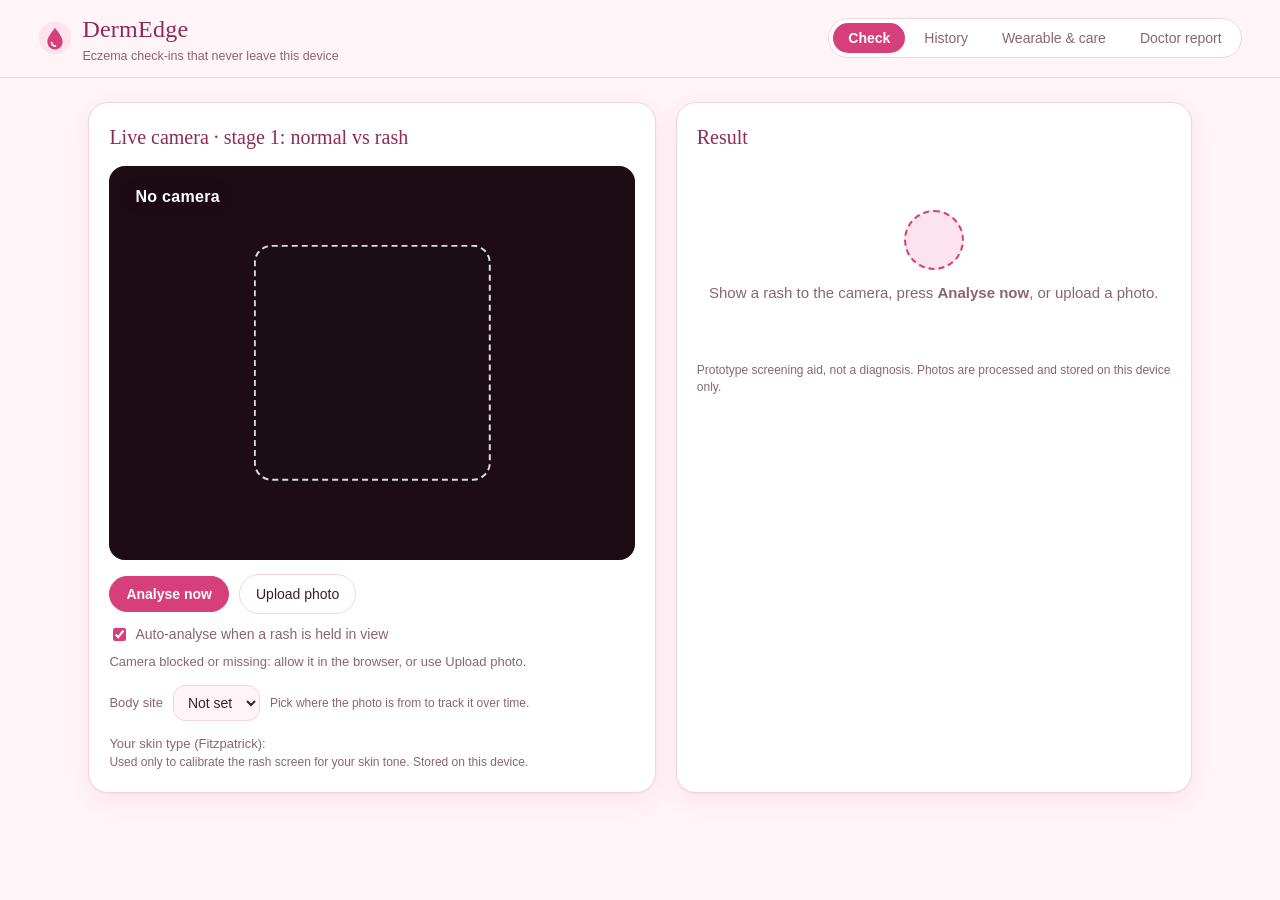
==== commit e81c294d: "Fix setup dialog staying on screen after setup" ====
--- a/app/static/index.html
+++ b/app/static/index.html
@@ -38,6 +38,7 @@
     color-scheme: dark;
   }
   * { box-sizing: border-box; }
+  [hidden] { display: none !important; }  /* class rules like .overlay{display:grid} must not un-hide */
   body { margin: 0; font-family: var(--sans); font-size: 15px; line-height: 1.45; background: var(--bg); color: var(--text); }
   h1, h2, h3, .headline, .stat, .tile .v { font-family: var(--serif); font-weight: 400; text-wrap: balance; }
   button, input, select, textarea { font-family: inherit; }
@@ -290,7 +291,7 @@
         </div>
       </div>
       <div class="sites" id="sites"></div>
-      <div class="muted" id="seedNote" style="margin-top:8px">Sample history is four weeks of example check-ins (real eczema photos run through the real models, with made-up dates, sites and triggers). It is labelled "sample" everywhere.</div>
+      <div class="muted" id="seedNote" style="margin-top:8px">Sample history adds four weeks of example check-ins, labelled "sample".</div>
     </div>
     <div class="card" style="margin-bottom:20px">
       <h2>What seems to affect your skin</h2>
@@ -328,8 +329,7 @@
         <div class="meter"><div id="tIndexBar" style="width:0;background:var(--warn)"></div></div>
         <div id="alertBox2"></div>
         <div id="tList"></div>
-        <div class="disclaimer">Flare risk = image score × trigger index, so it stays near zero without active eczema.
-          Trigger thresholds are demo defaults, not fitted to flare data.</div>
+        <div class="disclaimer">Flare risk = image score × trigger index, so it stays near zero without active eczema.</div>
       </div>
       <div class="card">
         <h2>Today's journal</h2>
@@ -377,8 +377,6 @@
         At one shared threshold the model missed more rashes on darker skin, even though it ranked them
         almost as well (similar AUC). Choosing your skin type applies a calibrated threshold.</p>
       <div style="overflow-x:auto"><table class="ft" id="fairTable"></table></div>
-      <p class="disclaimer">Skin type V–VI has only 16 healthy and 114 rash photos, and its threshold was tuned on them,
-        so its calibrated numbers are a demonstrated fix, not a validated one.</p>
     </div>
   </section>
 </main>
@@ -629,7 +627,7 @@
     box.appendChild(d);
   });
   const note = document.createElement("p"); note.className = "disclaimer";
-  note.textContent = (r.all_sample ? "Based on sample data. " : "") + "These are patterns in your own log, not proof of cause.";
+  note.textContent = (r.all_sample ? "Based on sample data. " : "") + "Patterns from your own log.";
   box.appendChild(note);
 }
 
